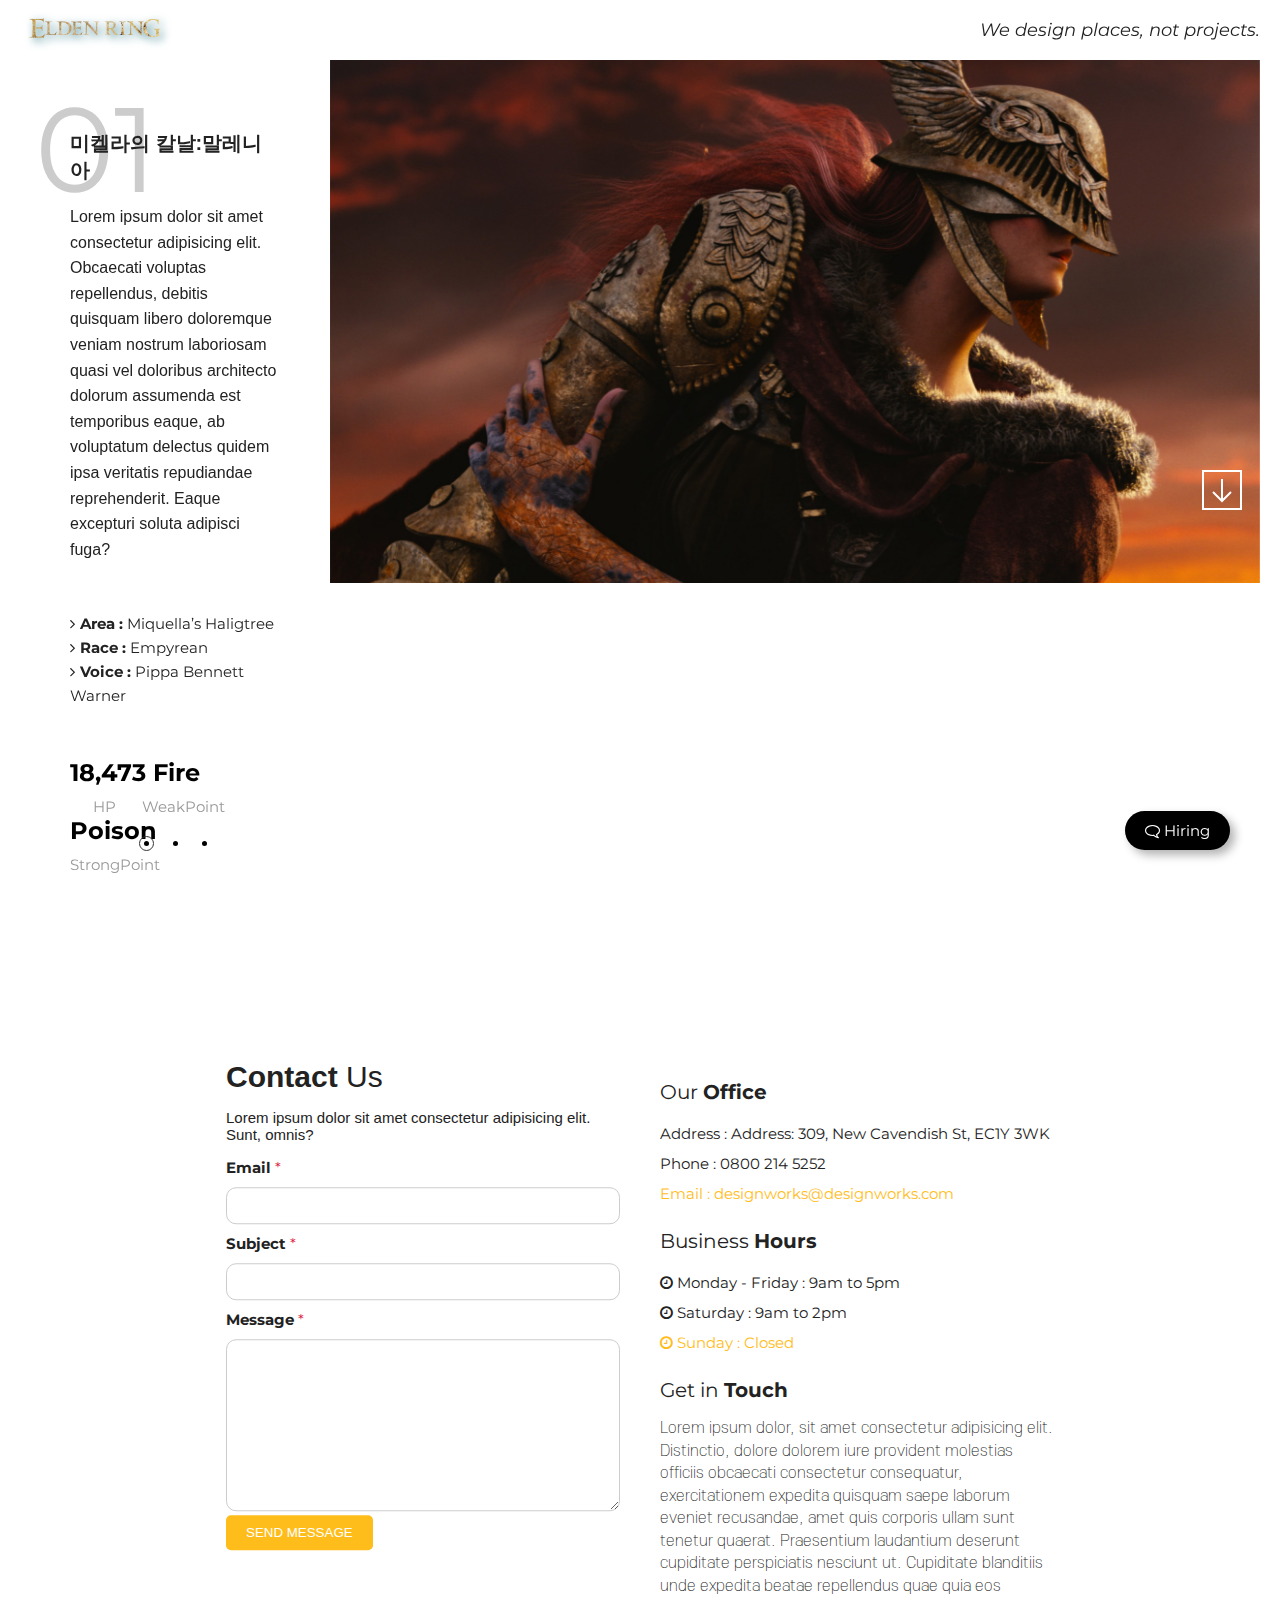
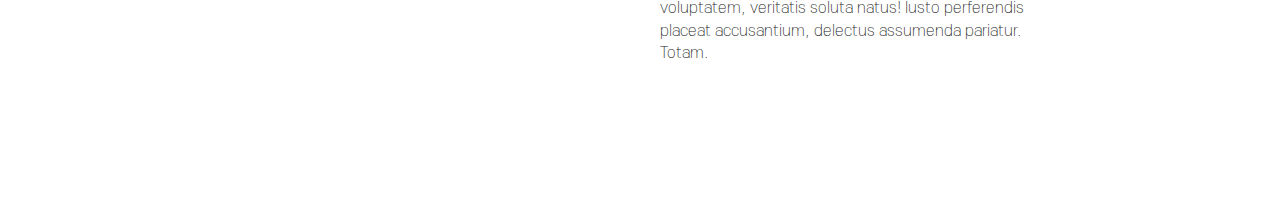
==== index.html @ ae1c11b6 "5/21 작업일지" ====
<!doctype html>
<html lang="ko">
<head>
	<meta charset="UTF-8">
	<meta name="viewport" content="width=device-width, initial-scale=1">
	<link rel="stylesheet" href="https://cdnjs.cloudflare.com/ajax/libs/font-awesome/4.7.0/css/font-awesome.min.css">
	<link rel="stylesheet" href="./style/font.css">
	<!-- Resource style -->
	<link rel="stylesheet" href="./js/velocity/velocity.css"> 
	<link rel="stylesheet" href="./js/slick/slick-theme.css">
	<link rel="stylesheet" href="./js/slick/slick.css">
	<!-- main css -->
  	<link rel="stylesheet" href="./style/style_main.css">
	<link rel="stylesheet" href="./style/style_responsive.css">
	<title> 박민형의 반응형 웹사이트 </title>
</head>
<!-- hijacking: on/off - animation: none/scaleDown/rotate/gallery/catch/opacity/fixed/parallax -->
<body data-hijacking="on" data-animation="scaleDown">
	<div class="container">
		<section id="home" class="cd-section visible">
			<div>
				<div class="content">
					<div class="char-inner">
						<input type="radio" name="tabmenu" id="tab1" checked>
						<input type="radio" name="tabmenu" id="tab2">
						<input type="radio" name="tabmenu" id="tab3">
						<div class="tabs">
							<div class="tab">
								<div class="char-info" data-text="01">
									<h3>미켈라의 칼날:말레니아</h3>
									<p>
										Lorem ipsum dolor sit amet consectetur adipisicing elit. Obcaecati voluptas repellendus, debitis quisquam libero doloremque veniam nostrum laboriosam quasi vel doloribus architecto dolorum assumenda est temporibus eaque, ab voluptatum delectus quidem ipsa veritatis repudiandae reprehenderit. Eaque excepturi soluta adipisci fuga?
									</p>
									<ul>
										<li><b>Area :</b> Miquella’s Haligtree</li>
										<li><b>Race :</b>	
											Empyrean</li>
										<li><b>Voice : </b>Pippa Bennett Warner</li>
									</ul>
									<div class="detail">
										<div><span>18,473</span>HP</div>
										<div><span>Fire </span>WeakPoint</div>
										<div><span>Poison</span>StrongPoint</div>
									</div>
									<a href="" class="view-more">
										View More Detail<i class="fa fa-arrow-right"></i>
									</a>
								</div>
								<div class="char-photo">
									<img src="./img/3_slide1_ (1).jpg" alt="" srcset="">
									<img src="./img/3_slide1_ (2).jpg" alt="" srcset="">
									<img src="./img/3_slide1_ (3).jpg" alt="" srcset="">
									<img src="./img/3_slide1_ (4).jpg" alt="" srcset="">
								</div>
							</div>
							<div class="tab">
								<div class="char-info" data-text="02">
									<h3>달의 왕녀:라니</h3>
									<p>
										Lorem ipsum dolor sit amet consectetur adipisicing elit. Obcaecati voluptas repellendus, debitis quisquam libero doloremque veniam nostrum laboriosam quasi vel doloribus architecto dolorum assumenda est temporibus eaque, ab voluptatum delectus quidem ipsa veritatis repudiandae reprehenderit. Eaque excepturi soluta adipisci fuga?
									</p>
									<ul>
										<li><b>Area :</b> Ranni's Chamber</li>
										<li><b>Race :</b>	
											Empyrean</li>
										<li><b>Voice : </b>Aimee-Ffion Edwards</li>
									</ul>
									<div class="detail">
										<div><span> unknown </span>HP</div>
										<div><span> unknown </span>WeakPoint</div>
										<div><span> unknown </span>StrongPoint</div>
									</div>
									<a href="" class="view-more">
										View More Detail<i class="fa fa-arrow-right"></i>
									</a>
								</div>
								<div class="char-photo">
									<img src="./img/3_slide2_ (1).jpg" alt="" srcset="">
									<img src="./img/3_slide2_ (2).jpg" alt="" srcset="">
									<img src="./img/3_slide2_ (3).jpg" alt="" srcset="">
								</div>
							</div>
							<div class="tab">
								<div class="char-info" data-text="03">
									<h3>미켈라의 칼날:말레니아</h3>
									<p>
										Lorem ipsum dolor sit amet consectetur adipisicing elit. Obcaecati voluptas repellendus, debitis quisquam libero doloremque veniam nostrum laboriosam quasi vel doloribus architecto dolorum assumenda est temporibus eaque, ab voluptatum delectus quidem ipsa veritatis repudiandae reprehenderit. Eaque excepturi soluta adipisci fuga?
									</p>
									<ul>
										<li><b>Area :</b> unknown </li>
										<li><b>Race :</b> unknown</li>
										<li><b>Voice : </b>Martha Mackintosh.</li>
									</ul>
									<div class="detail">
										<div><span> unknown </span>HP</div>
										<div><span> unknown </span>WeakPoint</div>
										<div><span> unknown </span>StrongPoint</div>
									</div>
									<a href="" class="view-more">
										View More Detail<i class="fa fa-arrow-right"></i>
									</a>
								</div>
								<div class="char-photo">
									<img src="./img/3_slide3_ (1).jpg" alt="" srcset="">
									<img src="./img/3_slide3_ (1).png" alt="" srcset="">
									<img src="./img/3_slide3_ (2).jpg" alt="" srcset="">
								</div>
							</div>
						</div>
						<div class="btn">
							<label for="tab1">
								
							</label>
							<label for="tab2">
								
							</label>
							<label for="tab3">
								
							</label>
						</div>
					</div>
				</div>
			</div>
		</section>
		<section id="about" class="cd-section">
			<div>
				<div class="content">
					<div class="about_inner">
						<div class="about_items">
							<div class="item">
								<img src="./img/careers-main-01.png" alt="">
								<span>
									<h2>
										Together we can make an impact
									</h2>
									<p>
										Design Works the excitement of an entrepreneurial environment with the stability of an established practice. Principals and senior leadership work side-by-side with junior designers to create innovative, workable designs.
									</p>
								</span>
							</div>
							<div class="item">
								<img src="./img/careers-main-02.png" alt="">
								<span>
									<h2>We’re always looking for talent</h2>
									<p>If you don’t see an open position that fits your talents, send us your resume. We’re always looking for smart, self-starters and will reach out to you if something becomes available.
									</p>
								</span>
							</div>
							<div class="item">
								<img src="./img/careers-main-03.png" alt="">
								<span>
									<h2>Fellowship</h2>
									<p>
										Every summer we offer a Fellowship to a select group of students in architecture, planning and landscape architecture. Read about our 2019 Fellowship winners and learn more about what the Fellowship has to offer.
									</p>
								</span>
							</div>
					</div>
				</div>
			</div>
		</section>
		<section id="char" class="cd-section">
			<div>
				<div class="content">
					<img src="./img/3d-responsive-website-01-wireframe/temp-section-03.jpg" alt="">
				</div>
			</div>
		</section>
		<section id="region" class="cd-section">
			<div>
				<div class="content">
					<div class="region-inner">
						<div class="region-feature">
							<div class="region-info">
								<div class="region-heading">
									<h2>Planning For <br> the Next Project</h2>
									<hr class="bar">
									<p>
									Lorem, ipsum dolor sit amet consectetur adipisicing elit. Quae totam deleniti nam necessitatibus rerum sequi magni facilis? Consequatur iure quas maxime facilis dicta minus dolores corrupti, corporis eos modi ratione unde sit temporibus quo labore est error tenetur porro exercitationem aut odio autem dolor doloremque! Placeat commodi quis quisquam deserunt.
									</p>
								</div>
								<div class="region-photo">
									<img src="./img/4_main_img.jpg" alt="" srcset="">
								</div>
							</div>
							<div class="region-list">
								<h2>Region</h2>
								<hr class="bar">
								<div class="region-slider">
									<div>
										<h4>림그레이브 <br> Limgrave <span>접목의 고드릭</span></h4>
										<p>
											Lorem, ipsum dolor sit amet consectetur adipisicing elit. Eligendi distinctio quas natus illo corrupti architecto ea est dolores ratione? Quasi!
										</p>
									</div>
									<div>
										<h4>림그레이브 <br> Limgrave <span>접목의 고드릭</span></h4>
										<p>
											Lorem, ipsum dolor sit amet consectetur adipisicing elit. Eligendi distinctio quas natus illo corrupti architecto ea est dolores ratione? Quasi!
										</p>
									</div>
									<div>
										<h4>림그레이브 <br> Limgrave <span>접목의 고드릭</span></h4>
										<p>
											Lorem, ipsum dolor sit amet consectetur adipisicing elit. Eligendi distinctio quas natus illo corrupti architecto ea est dolores ratione? Quasi!
										</p>
									</div>
									<div>
										<h4>림그레이브 <br> Limgrave <span>접목의 고드릭</span></h4>
										<p>
											Lorem, ipsum dolor sit amet consectetur adipisicing elit. Eligendi distinctio quas natus illo corrupti architecto ea est dolores ratione? Quasi!
										</p>
									</div>
									<div>
										<h4>림그레이브 <br> Limgrave <span>접목의 고드릭</span></h4>
										<p>
											Lorem, ipsum dolor sit amet consectetur adipisicing elit. Eligendi distinctio quas natus illo corrupti architecto ea est dolores ratione? Quasi!
										</p>
									</div>
									<div>
										<h4>림그레이브 <br> Limgrave <span>접목의 고드릭</span></h4>
										<p>
											Lorem, ipsum dolor sit amet consectetur adipisicing elit. Eligendi distinctio quas natus illo corrupti architecto ea est dolores ratione? Quasi!
										</p>
									</div>
									<div>
										<h4>림그레이브 <br> Limgrave <span>접목의 고드릭</span></h4>
										<p>
											Lorem, ipsum dolor sit amet consectetur adipisicing elit. Eligendi distinctio quas natus illo corrupti architecto ea est dolores ratione? Quasi!
										</p>
									</div>
									<div>
										<h4>림그레이브 <br> Limgrave <span>접목의 고드릭</span></h4>
										<p>
											Lorem, ipsum dolor sit amet consectetur adipisicing elit. Eligendi distinctio quas natus illo corrupti architecto ea est dolores ratione? Quasi!
										</p>
									</div>
								</div>
							</div>
						</div>
					</div>
				</div>
			</div>
		</section>
		<section id="story" class="cd-section">
			<div>
				<div class="content">
					<div class="story_inner">
						<div class="story_about">
							<div class="about_heading">
								<h2>
									황금률의 도래 그리고 <br>
									데미갓의 탄생
								</h2>
								<hr class="bar">
								<p>...떨어진 잎사귀가 말한다
									위대한 엘든 링은 부서졌다
									안개 저편, 우리의 고향인 틈새의 땅에서
									영원한 여왕 마리카는 숨었고
									검은 칼날의 음모가 있던 밤, 황금의 고드윈이 처음으로 죽었다
									마리카의 자식들인 데미갓들은 엘든 링의 파편을 얻어
									그 힘에 일그러지고 미쳐 파쇄전쟁을 일으켜...
									왕 없는 싸움 끝에
									위대한 뜻에 버림받았다
									오오, 그렇기에 빛 바랜 자여
									미처 다 죽지 못한 죽은 자들이여
									머나먼 과거에 잃은 축복이 우리를 부른다
									미개한 땅의 왕, 호라 루여
									빛나는 금가면이여
									동침의 처녀 피아여
									혐오스러운 대변 먹는 자여
									온 지혜의 기드온 오프닐 경이여
									...그리고 잃어버린 축복은 다시 주어진다
									아직 이름도 없는 빛 바랜 자에게
									안개 너머로 가 틈새의 땅에 도달하여
									엘든 링을 뵈어라
									그리고, 엘데의 왕이 되어라</p>
								<a href="https://www.youtube.com/watch?v=M-PHjpjnJ2Y&t=7s" target="_blank" class="view_youtube">
									VIEW THE YOUTUBE
								</a>
							</div>
						</div>
						<div class="story_img">
							<img src="./img/5_main.png" alt="">
						</div>
					</div>
			</div>
		</section>
		<section id="system" class="cd-section">
			<div>
				<div class="content">
					<div class="system-inner">
						<div class="feature">
							<div class="assist">
								<div class="spirit">
									<b> 『환혼의 종』을 통해 뼛가루에 담긴 과거의 기억을 불러낸다. </b>
									<h2>SPIRIT BODY 영체</h2>
									<p>Lorem ipsum dolor sit amet consectetur adipisicing elit. Rem amet, quaerat laudantium ipsum ipsa porro, sapiente cum aliquam voluptatibus quibusdam, soluta quod! Totam, asperiores. Eaque numquam neque quas unde accusantium.</p>
									<span>주요 영체: 목없는 기사 루텔, 화신의 물방울, 검은 칼날 티시</span>
								</div>
								<div class="torrent">
									<b> 『영마』토렌트, 빛바랜자를 선택하여 그의 다리가 되어 여정을 돕는다 </b>
									<h2>TORRENT 토렌트</h2>
									<p>Lorem ipsum dolor sit amet consectetur adipisicing elit. Rem amet, quaerat laudantium ipsum ipsa porro, sapiente cum aliquam voluptatibus quibusdam, soluta quod! Totam, asperiores. Eaque numquam neque quas unde accusantium.</p>
									<span>영마 토렌트는 빠른 이동을 도와주며 상승기류를 타고 높은 곳으로 이동이 가능합니다.</span>
								</div>
							</div>
							<div class="skill">
								<div class="magic">
									<i class="fa fa-magic" aria-hidden="true"></i>
									<h3>MAGIC</h3>
									<p>Lorem ipsum dolor sit amet consectetur adipisicing elit. Quia sit cumque, laudantium distinctio eum aliquam!</p>
								</div>
								<div class="prayer">
									<i class="fa fa-hand-paper-o" aria-hidden="true"></i>
									<h3>PRAYER</h3>
									<p>Lorem ipsum dolor sit amet consectetur adipisicing elit. Quia sit cumque, laudantium distinctio eum aliquam!</p>
								</div>
								<div class="ashes-of-war">
									<i class="fa fa-cutlery" aria-hidden="true"></i>
									<h3>ASHES-OF-WAR</h3>
									<p>Lorem ipsum dolor sit amet consectetur adipisicing elit. Quia sit cumque, laudantium distinctio eum aliquam!</p>
								</div>
							</div>
						</div>
					</div>
				</div>
			</div>
		</section>
		<section id="contact" class="cd-section">
			<div>
				<div class="content">
					<div class="contact-inner">
						<div class="contact-feature">
							<div class="contact-form">
								<h3><b>Contact</b> Us</h3>
								<p>Lorem ipsum dolor sit amet consectetur adipisicing elit. Sunt, omnis?</p>
								<form class="send-box">
									<label for="">Email <span>*</span></label>
									<input type="email">
									<label for="">Subject <span>*</span></label>
									<input type="text">
									<label for="">Message <span>*</span></label>
									<textarea cols="30" rows="10"></textarea>
									<button>SEND MESSAGE</button>
								</form>
							</div>
							<div class="contact-info">
								<h4>Our <b>Office</b></h4>
								<ul>
									<li>Address : Address: 309, New Cavendish St, EC1Y 3WK</li>
									<li>Phone : 0800 214 5252</li>
									<li>Email : designworks@designworks.com</li>
								</ul>
								<h4>Business <b>Hours</b></h4>
								<ul>
									<li><i class="fa fa-clock-o"></i> Monday - Friday : 9am to 5pm</li>
									<li><i class="fa fa-clock-o"></i> Saturday : 9am to 2pm</li>
									<li><i class="fa fa-clock-o"></i> Sunday : Closed</li>
								</ul>
								<h4>Get in <b>Touch</b></h4>
								<p>Lorem ipsum dolor, sit amet consectetur adipisicing elit. Distinctio, dolore dolorem iure provident molestias officiis obcaecati consectetur consequatur, exercitationem expedita quisquam saepe laborum eveniet recusandae, amet quis corporis ullam sunt tenetur quaerat. Praesentium laudantium deserunt cupiditate perspiciatis nesciunt ut. Cupiditate blanditiis unde expedita beatae repellendus quae quia eos voluptatem, veritatis soluta natus! Iusto perferendis placeat accusantium, delectus assumenda pariatur. Totam.</p>
							</div>
						</div>
					</div>
				</div>
			</div>
		</section>
		<header>
			<div class="gnb_inner">
				<div class="logo">
					<a href="#home">
						<img src="./img/logo.png" alt="">
					</a>
				</div>
				<div class="gnb">
					<div class="menu">
						<a href="#home">HOME</a>
						<a href="#about">ABOUT</a>
						<a href="#char">CHARATERS</a>
						<a href="#region">REGION</a>
						<a href="#story">STORY</a>
						<a href="#system">SYSTEM</a>
						<a href="#contact">CONTACT</a>
					</div>
					<div class="slogan">We design places, not projects.</div>
				</div>
				<div class="trigger">
					<span></span>
					<span></span>
					<span></span>
				</div>
			</div>
		</header>
	</div>
	<a href="#" class="gototop">
		<img src="./img/gototop.png" alt="">
	</a>
	<a href="" class="btn-hiring">
		<i class="fa fa-comment-o"></i>
		Hiring
	</a>
	<nav>
		<ul class="cd-vertical-nav">
			<li><a href="#0" class="cd-prev inactive">Next</a></li>
			<li><a href="#0" class="cd-next">Prev</a></li>
		</ul>
	</nav> 
	<!-- .cd-vertical-nav -->
	<!-- 제이쿼리 -->
	<script src="./js/jquery-2.1.4.js"></script>
	<script src="https://code.jquery.com/jquery-3.5.1.min.js"></script>
	<!-- 플러그인 -->
	<script src="./js/velocity/modernizr.js"></script> <!-- Modernizr -->
	<script src="./js/velocity/velocity.min.js"></script>
	<script src="./js/velocity/velocity.ui.min.js"></script>
	<script src="./js/velocity/main.js"></script> <!-- Resource jQuery -->
	<!-- 슬라이더 slick slider -->
	<script src="./js/slick/slick.min.js"></script>
	<!-- 부드러운 스크롤링 애니메이션 플러그인 -->
	<!-- <script src="https://cdnjs.cloudflare.com/ajax/libs/jquery-scrollTo/2.1.3/jquery.scrollTo.min.js"></script> -->
	<!-- custom js -->
	<script src="./js/custom.js"></script>
</body>
</html>
---- style/font.css ----
@font-face {
    font-family: "배민도현체";
    src: url("../font/BMDOHYEON_ttf.ttf");
  }
@font-face {
    font-family: "티몬블랙체";
    src: url("../font/TMONBlack.ttf");
}
/* 에스코어드림 */
@font-face {
    font-family: "에스코어드림1";
    src: url("../font/S-Core_Dream_OTF/SCDream1.otf");
    font-weight: 100;
}
@font-face {
    font-family: "에스코어드림2";
    src: url("../font/S-Core_Dream_OTF/SCDream2.otf");
    font-weight: 200;
}
@font-face {
    font-family: "에스코어드림3";
    src: url("../font/S-Core_Dream_OTF/SCDream3.otf");
    font-weight: 300;
}
@font-face {
    font-family: "에스코어드림4";
    src: url("../font/S-Core_Dream_OTF/SCDream4.otf");
    font-weight: 400;
}
@font-face {
    font-family: "에스코어드림5";
    src: url("../font/S-Core_Dream_OTF/SCDream5.otf");
    font-weight: 500;
}
@font-face {
    font-family: "에스코어드림6";
    src: url("../font/S-Core_Dream_OTF/SCDream6.otf");
    font-weight: 600;
}
@font-face {
    font-family: "에스코어드림7";
    src: url("../font/S-Core_Dream_OTF/SCDream7.otf");
    font-weight: 700;
}
@font-face {
    font-family: "에스코어드림8";
    src: url("../font/S-Core_Dream_OTF/SCDream8.otf");
    font-weight: 800;
}
@font-face {
    font-family: "에스코어드림9";
    src: url("../font/S-Core_Dream_OTF/SCDream9.otf");
    font-weight: 900;
}
---- js/velocity/velocity.css ----
/* -------------------------------- 

Primary style

-------------------------------- */
*, *::after, *::before {
  box-sizing: border-box;
}

html {
  font-size: 62.5%;
}

body {
  font-size: 1.6rem;
  font-family: "Open Sans", sans-serif;
  color: #ffffff;
  background-color: #22283f;
  -webkit-font-smoothing: antialiased;
  -moz-osx-font-smoothing: grayscale;
}
body::before {
  /* never visible - this is used in jQuery to check the current MQ */
  content: 'mobile';
  display: none;
}
@media only screen and (min-width: 1050px) {
  body::before {
    /* never visible - this is used in jQuery to check the current MQ */
    content: 'desktop';
  }
}

a {
  color: #267481;
  text-decoration: none;
}

/* -------------------------------- 

Main Components 

-------------------------------- */
@media only screen and (min-width: 1050px) {
  body[data-hijacking="on"] {
    overflow: hidden;
  }
}
.cd-section h2 {
  /* line-height: 100vh; */
  /* text-align: center; */
  /* font-size: 2.4rem; */
}
.cd-section:first-of-type > div::before {
  /* alert -> all scrolling effects are not visible on small devices */
  /* content: 'Effects not visible on mobile!'; */
  position: absolute;
  width: 100%;
  text-align: center;
  top: 20px;
  z-index: 2;
  font-weight: bold;
  font-size: 1.3rem;
  text-transform: uppercase;
  color: #6a7083;
}
[data-animation="parallax"] .cd-section > div, [data-animation="fixed"] .cd-section > div, [data-animation="opacity"] .cd-section > div {
  background-position: center center;
  background-repeat: no-repeat;
  background-size: cover;
}
[data-animation="parallax"] .cd-section:first-of-type > div, [data-animation="fixed"] .cd-section:first-of-type > div, [data-animation="opacity"] .cd-section:first-of-type > div {
  background-image: url("../img/img-1.jpg");
}
[data-animation="parallax"] .cd-section:nth-of-type(2) > div, [data-animation="fixed"] .cd-section:nth-of-type(2) > div, [data-animation="opacity"] .cd-section:nth-of-type(2) > div {
  background-image: url("../img/img-2.jpg");
}
[data-animation="parallax"] .cd-section:nth-of-type(3) > div, [data-animation="fixed"] .cd-section:nth-of-type(3) > div, [data-animation="opacity"] .cd-section:nth-of-type(3) > div {
  background-image: url("../img/img-3.jpg");
}
[data-animation="parallax"] .cd-section:nth-of-type(4) > div, [data-animation="fixed"] .cd-section:nth-of-type(4) > div, [data-animation="opacity"] .cd-section:nth-of-type(4) > div {
  background-image: url("../img/img-4.jpg");
}
[data-animation="parallax"] .cd-section:nth-of-type(5) > div, [data-animation="fixed"] .cd-section:nth-of-type(5) > div, [data-animation="opacity"] .cd-section:nth-of-type(5) > div {
  background-image: url("../img/img-5.jpg");
}
@media only screen and (min-width: 1050px) {
  .cd-section h2 {
    font-size: 4rem;
    font-weight: 300;
  }
  [data-hijacking="on"] .cd-section {
    opacity: 0;
    visibility: hidden;
    position: absolute;
    top: 0;
    left: 0;
    width: 100%;
  }
  [data-hijacking="on"] .cd-section > div {
    visibility: visible;
  }
  [data-hijacking="off"] .cd-section > div {
    opacity: 0;
  }
  [data-animation="rotate"] .cd-section {
    /* enable a 3D-space for children elements */
    -webkit-perspective: 1800px;
    -moz-perspective: 1800px;
    perspective: 1800px;
  }
  [data-hijacking="on"][data-animation="rotate"] .cd-section:not(:first-of-type) {
    -webkit-perspective-origin: center 0;
    -moz-perspective-origin: center 0;
    perspective-origin: center 0;
  }
  [data-animation="scaleDown"] .cd-section > div, [data-animation="gallery"] .cd-section > div, [data-animation="catch"] .cd-section > div {
    box-shadow: 0 0 0 rgba(25, 30, 46, 0.4);
  }
  [data-animation="opacity"] .cd-section.visible > div {
    z-index: 1;
  }
}

@media only screen and (min-width: 1050px) {
  .cd-section:first-of-type > div::before {
    display: none;
  }
}
@media only screen and (min-width: 1050px) {
  .cd-section > div {
    position: fixed;
    top: 0;
    left: 0;
    width: 100%;
    /* Force Hardware Acceleration */
    -webkit-transform: translateZ(0);
    -moz-transform: translateZ(0);
    -ms-transform: translateZ(0);
    -o-transform: translateZ(0);
    transform: translateZ(0);
    -webkit-backface-visibility: hidden;
    backface-visibility: hidden;
  }
  [data-hijacking="on"] .cd-section > div {
    position: absolute;
  }
  [data-animation="rotate"] .cd-section > div {
    -webkit-transform-origin: center bottom;
    -moz-transform-origin: center bottom;
    -ms-transform-origin: center bottom;
    -o-transform-origin: center bottom;
    transform-origin: center bottom;
  }
}

.cd-vertical-nav {
  /* lateral navigation */
  position: fixed;
  z-index: 1;
  right: 3%;
  top: 50%;
  bottom: auto;
  -webkit-transform: translateY(-50%);
  -moz-transform: translateY(-50%);
  -ms-transform: translateY(-50%);
  -o-transform: translateY(-50%);
  transform: translateY(-50%);
  display: none;
}
.cd-vertical-nav a {
  display: block;
  height: 40px;
  width: 40px;
  /* image replace */
  overflow: hidden;
  text-indent: 100%;
  white-space: nowrap;
  background: url(./cd-icon-arrow.svg) no-repeat center center;
}
.cd-vertical-nav a.cd-prev {
  -webkit-transform: rotate(180deg);
  -moz-transform: rotate(180deg);
  -ms-transform: rotate(180deg);
  -o-transform: rotate(180deg);
  transform: rotate(180deg);
  margin-bottom: 10px;
}
.cd-vertical-nav a.inactive {
  visibility: hidden;
  opacity: 0;
  -webkit-transition: opacity 0.2s 0s, visibility 0s 0.2s;
  -moz-transition: opacity 0.2s 0s, visibility 0s 0.2s;
  transition: opacity 0.2s 0s, visibility 0s 0.2s;
}
@media only screen and (min-width: 1050px) {
  .cd-vertical-nav {
    display: block;
  }
}
---- style/style_main.css ----
/* 폰트 */
@import url('https://fonts.googleapis.com/css2?family=Montserrat:ital,wght@0,100;0,200;0,300;0,400;0,500;0,600;0,700;0,800;0,900;1,100;1,200;1,300;1,400;1,500;1,600;1,700;1,800;1,900&display=swap');
@import url('https://fonts.googleapis.com/css2?family=Manrope:wght@200;300;400;500;600;700;800&display=swap');
@import url('https://fonts.googleapis.com/css2?family=Source+Sans+Pro:ital,wght@0,200;0,300;0,400;0,600;0,700;0,900;1,200;1,300;1,400;1,600;1,700;1,900&display=swap');
@import url('https://fonts.googleapis.com/css2?family=Overpass:ital,wght@0,100;0,200;0,300;0,400;0,500;0,600;0,700;0,800;0,900;1,100;1,200;1,300;1,400;1,500;1,600;1,700;1,800;1,900&display=swap');
@import url('https://fonts.googleapis.com/css2?family=Noto+Sans+KR:wght@100;300;400;500;700;900&display=swap');
@import url("../font/BMDOHYEON_ttf.ttf");
@import url("../font/TMONBlack.ttf");
@import url("../font/S-Core_Dream_OTF/SCDream1.otf");
@import url("../font/S-Core_Dream_OTF/SCDream2.otf");
@import url("../font/S-Core_Dream_OTF/SCDream3.otf");
@import url("../font/S-Core_Dream_OTF/SCDream4.otf");
@import url("../font/S-Core_Dream_OTF/SCDream5.otf");
@import url("../font/S-Core_Dream_OTF/SCDream6.otf");
@import url("../font/S-Core_Dream_OTF/SCDream7.otf");
@import url("../font/S-Core_Dream_OTF/SCDream8.otf");
@import url("../font/S-Core_Dream_OTF/SCDream9.otf");
/* reset css */
*{box-sizing: border-box;}
ul{list-style: none; padding: 0;}
a{text-decoration: none;}
/* default css */
body{
    font-family: 'Montserrat', sans-serif;
    color: #222;
    font-size: 15px;
    margin: 0;
    height: 100vh;
    background-color: #fff;
}
h1,h2,h3,h4,h5,h6{
    font-family: 'S-Core_Dream', sans-serif;
}
p{
    font-family: 'S-Core_Dream', sans-serif;
}
/* Entire layout */
.cd-section {
    height: 100vh;
}
.cd-section>div{
    height: 100%;
    position: relative;
}
.content{
    background-color: #ddd;
    position: absolute;
    width: calc(100% - 40px);
    height: calc(100% - 80px);
    left: 20px;
    bottom: 20px;
    overflow: hidden;
}
/* hadder */
header{
    position: fixed;
    width: 100%;
    top: 0;
    left: 0;
    z-index: 5;
}
.gnb_inner{
    width: calc(100% - 40px);
    margin: 0 auto;
    height: 60px;
    line-height: 60px;
}
.logo{
    float: left;
}
.logo img{
    margin-top: -5px;
    width: 150px;
    filter: drop-shadow(3px 3px 4px);
}
.gnb{
    float: right;
}
.menu{
    display: none;
}
.menu a{}
.slogan{
    font-size: 18px;
    font-style: italic;
}
.trigger{
    display: none;
}
/* hiring */
.btn-hiring{
    position: fixed;
    right: 50px;
    bottom: 50px;
    color: #fff;
    background-color: #000;
    padding: 10px 20px;
    border-radius: 20px;
    box-shadow: 5px 5px 10px rgba(0, 0, 0, 0.300);
    transition: 1s;
}
.btn-hiring:active{
    transform: scale(0.2);
}
.btn-hiring .fa{
    transform: rotateY(180deg);
}
/* 컨텐트 개별 디자인 */
/* @@@@@@@@@@@ - section (main) - @@@@@@@@@@@@ */
/* @@@@@@@@@@@ - section (about) - @@@@@@@@@@@@ */
.about_inner{
    height: 100%;
    background-image: url("../img/2_main_background.png");
    background-repeat: no-repeat;
    background-position: right bottom;
    background-size: cover;
    background-color: #333;
}
.about_items{
    width: 60%;
    color: #fff;
    position: absolute;
    top: 50%;
    left: 10%;
    transform: translateY(-50%);
}
.item{
    overflow: hidden;
    margin-right: 20px;
    text-shadow: 2px 2px #000;
    padding: 10px 0;
    box-sizing: border-box;
}
.item:hover img{
    filter: invert(0) drop-shadow(2px 2px 2px #ffbd1b);
}
.item:hover h2{
    letter-spacing: 3px;
}
.item img{
    height: 120px;
    float: left;
    filter: invert(100%);
    margin-right: 20px;
    transition: .5s;
}
.item span{
}
.item h2{
    margin: 0;
    font-size: 26px;
    font-weight: 500;
    transition: .5s;
}
.item p{
    margin-top: 15px;
    overflow: hidden;
    font-size: 18px;
}
/* @@@@@@@@@@@ - section (char) - @@@@@@@@@@@@ */
.char-inner{
    height: 100%;
    background-color: #fff;
}
.char-inner input[name=tabmenu]{
    display: none;
}
.tabs{
    height: 100%;
    width: 300%;
    transition: 1s;
}
.tab{
    width: calc(100% / 3);
    height: 100%;
    float: left;
}
.tab>div{
    height: 100%;
    float: left;
}
.char-info{
    width: 25%;
    z-index: 1;
}
.char-photo{
    height: 100%;
    width: 75%;
    overflow: hidden;
}
.btn{
    position: absolute;
    left: 0;
    bottom: 20px;
    width: 25%;
    text-align: center;
    z-index: 2;
}
.btn label{
    cursor: pointer;
    width: 5px;
    height: 5px;
    display: inline-block;
    background-color: #000;
    border-radius: 50%;
    margin: 10px;
    position: relative;
}
.btn label::before{
    content: '';
    display: inline-block;
    border: 1px solid transparent;
    width: 15px;
    height: 15px;
    border-radius: 50%;
    position: absolute;
    top: -5px;
    left: -5px;
    transition: .3s;
}
.btn label:hover::before,
input[id=tab1]:checked ~ .btn label[for=tab1]::before,
input[id=tab2]:checked ~ .btn label[for=tab2]::before,
input[id=tab3]:checked ~ .btn label[for=tab3]::before{
    border: 1px solid #333;
}
input[id=tab1]:checked ~ .btn label[for=tab1]{
    color: crimson;
}
input[id=tab2]:checked ~ .btn label[for=tab2]{
    color: blue;
}
input[id=tab3]:checked ~ .btn label[for=tab3]{
    color: green;
}
input[id=tab1]:checked ~ .tabs{
    margin-left: 0;
}
input[id=tab2]:checked ~ .tabs{
    margin-left: -100%;
}
input[id=tab3]:checked ~ .tabs{
    margin-left: -200%;
}
/* @@@ char info */
.char-info{
    padding: 50px;
    position: relative;
}
.char-info h3{
    font-size: 20px;
}
.char-info p{
    font-size: 16px;
    line-height: 1.6em;
}
.char-info ul{
    line-height: 1.6em;
    margin: 50px 0;
}
.char-info ul li{}
.char-info ul li::before{
    content:"\f105";
    font-family: "fontawesome";
    margin-right: 5px;
}
.detail{
    margin-bottom: 50px;
}
.detail div{
    display: inline-block;
    text-align: center;
    width: 32.5%;
    color: #999;
}
.detail div span{
    font-size: 24px;
    font-weight: 700;
    display: block;
    color: #000;
    margin-bottom: 10px;
}
.view-more{
    background-color: #ffbd1b;
    text-transform: uppercase;
    font-size: 14px;
    padding: 5px 50px;
    transition: .3s;
    z-index: 2;
}
.view-more:hover{
    background-color: #333;
    color: #fff;
}
.view-more .fa{
    margin-left: 5px;
    transition: .3s;
}
.view-more:hover .fa{
    transform: translateX(10px);
}
.char-info::before{
    content: attr(data-text);
    font-size: 8em;
    left: 5%;
    top: 2%;
    position: absolute;
    color: #ccc;
    z-index: -1;
}
.char-photo img{
    height: 100%;
}
/* @@@@@@@@@@@ - section (region) - @@@@@@@@@@@@ */
.region-inner{
    height: 100%;
    background-color: #1d1b24;
}
.region-feature{
    width: 80%;
    position: absolute;
    top: 50%;
    left: 50%;
    transform: translate(-50%, -50%);
    color: #bbb;
}
.region-feature>div{
    height: 300px;
}
.region-info{
}
.region-info>div{
    float: left;
}
.region-heading{
    width: 70%;
    padding-right: 20px;
}
.region-list h2,
.region-heading h2{
    color: #fff;
    margin: 0;
}
.region-heading p{
    font-size: 16px;
    line-height: 1.5em;
}
.region-list .bar,
.region-heading hr.bar{
    background-color: crimson;
    display: inline-block;
}
.region-photo{
    width: 30%;
    height: 100%;
}
.region-photo img{
    height: 100%;
}
.region-slider{}
.region-slider div h4{
    color: #fff;
    font-weight: normal;
    font-size: 20px;
    line-height: 1.5em;
}
.region-slider div h4 span{
    color: #ffbd1b;
    font-weight: 700;
}
.region-slider div p{
    font-size: 16px;
    line-height: 1.5em;
}
/* @@@@@@@@@@@region-section - slick.js custom css @@@@@@@@@@@@*/
.region-slider .slick-arrow{
    display: none !important;
}
.region-slider .slick-dots li button:before{
    color: #fff;
    font-size: 40px;
}
.region-slider .slick-dots li{
    margin: 0;
}
/* @@@@@@@@@@@ - section (story) - @@@@@@@@@@@@ */
.story_inner{
    height: 100%;
}
.story_inner > div{
    float: left;
    width: 50%;
    height: 100%;
    position: relative;
}
.story_about{
    background-color: #eee;
    color: #000;
}
.about_heading{
    position: absolute;
    top: 50%;
    left: 50%;
    width: 80%;
    transform: translate(-50%, -50%);
    text-align: center;
}
.about_heading h2{
    font-family: "티몬블랙체";
    margin: 0;
}
.about_heading p{
    line-height: 1.5em;
    font-size: 16px;
    font-family: '에스코어드림3';
    color: #666;
    margin-bottom: 30px;
}
.bar{
    width: 10%;
    height: 4px;
    margin: 30px auto;
    border: none;
    background-color: #ffbd1b;
}
.view_youtube{
    color: #000;
    border: 2px solid black;
    padding: 5px 15px;
    border-radius: 10px;
    transition: .5s;
}
.view_youtube:hover{
    background-color: #ffbd1b;
    color: #fff;
    border-color: transparent;
}
.story_img{
    background-color: #000;
}
.story_img img{
    position: absolute;
    top: 50%;
    left: 50%;
    width: 120%;
    transform: translate(-50%, -50%);
}
/* @@@@@@@@@@@ - section (system) - @@@@@@@@@@@@ */
.system-inner{
    background-image: url("../img/6_main_background.jpg");
    background-position: center center;
    background-size: cover;
    background-repeat: no-repeat;
    height: 100%;
}
.system-inner::before{
    content: '';
    background-color: #000;
    width: 100%;
    height: 100%;
    position: absolute;
    top: 0;
    left: 0;
    opacity: .5;
}
.feature{
    width: 80%;
    position: absolute;
    top: 50%;
    left: 50%;
    transform: translate(-50%, -50%);
    color: #ccc;
}
.feature>div{
    float: left;
}
.assist{
    width: 60%;
    padding-right: 50px;
    box-sizing: border-box;
}
.skill{
    width: 40%;
}
/* system - 상세디자인 */
.assist b{
    font-weight: normal;
}
.assist h2{
    color: #ffbd1b;
    font-weight: 700;
    margin: 0;
}
.assist p{
    font-family: "에스코어드림1";
    font-size: 16px;
    line-height: 1.5em;
}
.assist span{
    color: #fff;
    font-family: "에스코어드림3";
}
.spirit{
    margin-bottom: 30px;
}
.skill>div{
    padding: 5px 0;
}
.skill>div .fa{
    color: #ffbd1b;
    font-size: 40px;
}
.skill>div h3{
    color: #fff;
    font-size: 24px;
    margin: 0;
}
/* @@@@@@@@@@@ - section (contact) - @@@@@@@@@@@@ */
.contact-inner{
    background-color: #fff;
    height: 100%;
}
.contact-feature{
    width: 70%;
    position: absolute;
    top: 50%;
    left: 50%;
    transform: translate(-50%,-50%);
}
.contact-feature > div{
    width: 50%;
    float: left;
    padding: 20px;
}
.contact-form{}
.contact-form h3{
    font-weight: normal;
    font-size: 30px;
    margin: 0;
}
.contact-form h3 b{}
.send-box{}
.send-box label{
    display: block;
    font-weight: bold;
    margin: 10px 0;
}
.send-box label span{
    color: crimson;
    font-weight: normal;
}
.send-box input[type=email],
.send-box input[type=text],
.send-box textarea{
    border: 1px solid #ccc;
    padding: 10px;
    border-radius: 10px;
    outline: none;
    width: 100%;
    transition: .3s;
}
.send-box input[type=email]:hover,
.send-box input[type=text]:hover,
.send-box textarea:hover{
    border: 1px solid #ffbd1b;
    box-shadow: 0 0 10px #ffbd1b;
}
.send-box input[type=email]:focus,
.send-box input[type=text]:focus,
.send-box textarea:focus{
    border: 1px solid #ffbd1b;
    box-shadow: 0 0 5px #ffbd1b;
}
.send-box button{
    background-color: #ffbd1b;
    color: #fff;
    padding: 10px 20px;
    border: none;
    border-radius: 5px;
    cursor: pointer;
    transition: .3s;
}
.send-box button:hover{
    background-color: #222;
}
.contact-info{}
.contact-info h4{
    font-weight: normal;
    font-size: 20px;
    margin: 0;
    font-family: "Montserrat";
    margin-top: 20px;
}
.contact-info h4 b{}
.contact-info ul li{
    line-height: 2em;
}
.contact-info ul li:last-child{
    color: #ffbd1b;
}
.contact-info p{
    line-height: 1.5em;
    font-family: "에스코어드림2";
}
---- style/style_responsive.css ----
@media (max-width:768px){
    html{
        scroll-behavior: smooth;
    }
    .cd-section {
        height: auto;
    }
    .cd-section>div{
        height: auto;
    }
    .content{
        position:static;
        width: 100%;
        height: 100%;
    }
    header{
        transition: .5s;
        height: 60px;
    }
    header.active{
        background-color: #fff;
        border-bottom: 1px solid #ccc;
    }
    .menu{
        display: block;
    }
    .slogan{
        display: none;
    }
    .gnb{
        background-color: #fff;
        position: fixed;
        top: 0;
        right: -270px;
        width: 250px;
        height: 100vh;
        box-shadow: -5px 0 10px rgba(0, 0, 0, 0.200);
        transition: .5s;
    }
    .gnb.active{
        right: 0;
    }
    .menu{
        margin-top: 60px;
        text-align: right;
        padding-right: 20px;
        line-height: 40px;
    }
    .menu a{
        display: block;
        color: #000;
        font-size: 20px;
    }
    .trigger{
        display: block;
        /* border: 1px solid black; */
        width: 24px;
        height: 14px;
        position: absolute;
        top: 20px;
        right: 20px;
    }
    .trigger span{
        width: 100%;
        height: 2px;
        background-color: #000;
        position: absolute;
        transition: .2s;
    }
    .trigger span:nth-child(1){
        top: 0;
    }
    .trigger span:nth-child(2){
        top: 50%;
        width: 80%;
    }
    .trigger span:nth-child(3){
        top: 100%;
    }
    /* span active */
    .trigger.active span:nth-child(1){
        top: 50%;
        transform: rotate(45deg);
    }
    .trigger.active span:nth-child(2){
        opacity: 0;
    }
    .trigger.active span:nth-child(3){
        top: 50%;
        transform: rotate(-45deg);
    }
    /* top 이동 버튼 */
    .gototop{
        position: fixed;
        bottom: 20px;
        left: 20px;
        width: 40px;
        height: 40px;
        border: 2px solid #fff;
        border-radius: 50%;
        background-color: #333;
        text-align: center;
        line-height: 50px;
        transform: translateY(100px);
        transition: 1s;
        opacity: 0;
    }
    .gototop.active{
        transform: none;
        opacity: 1;
    }
    .btn-hiring{
        right: 20px;
        bottom: 20px;
    }
}
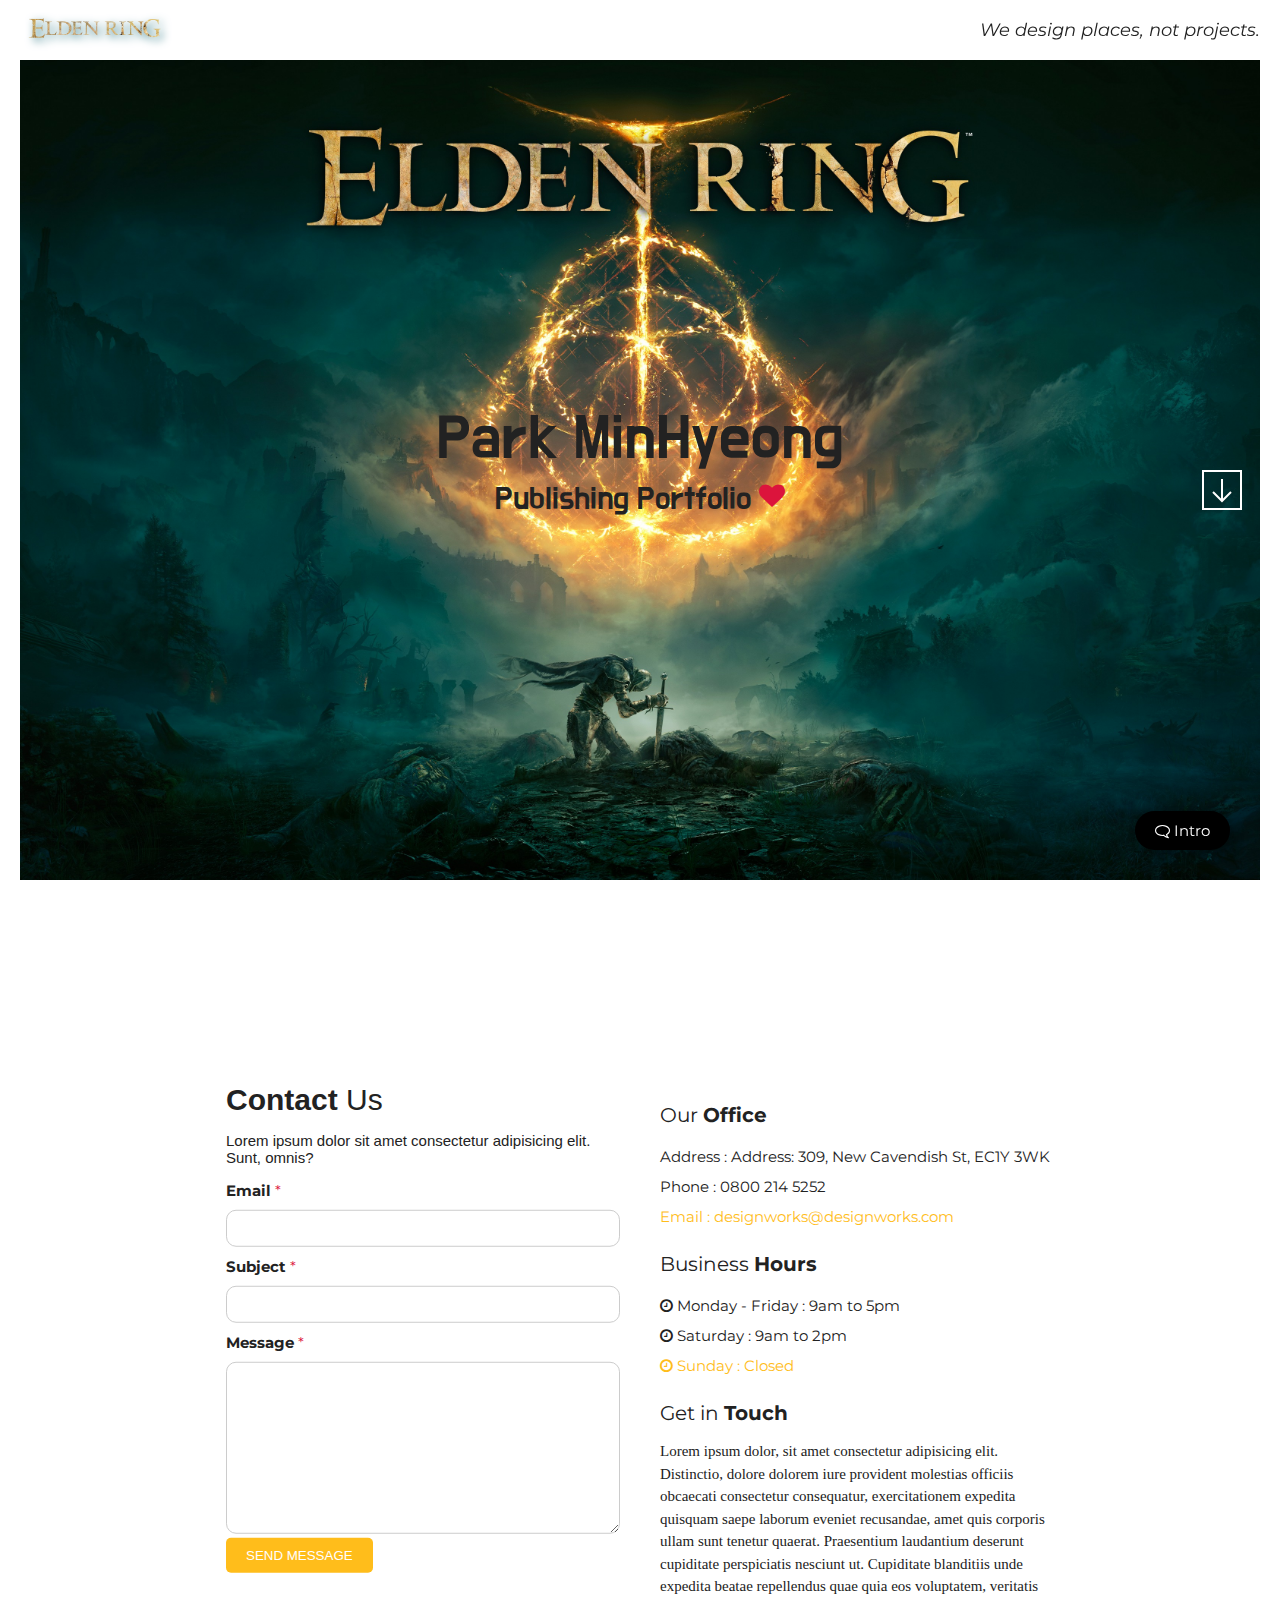
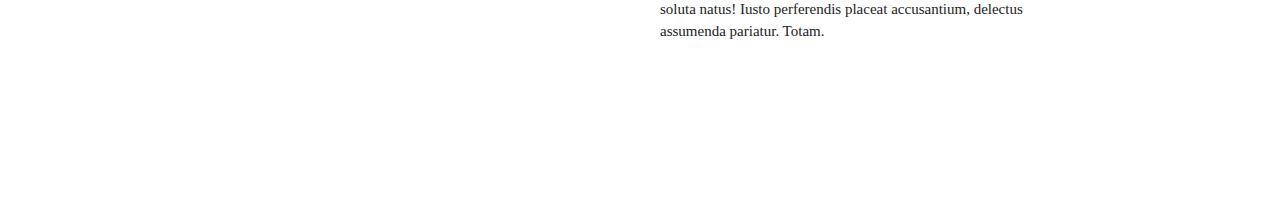
==== commit 8b144e64: "5월 22일 반응형 웹사이트 포트폴리오 제작 pc 버전 완료" ====
--- a/index.html
+++ b/index.html
@@ -3,9 +3,11 @@
 <head>
 	<meta charset="UTF-8">
 	<meta name="viewport" content="width=device-width, initial-scale=1">
+	<link rel="icon" href="./img/favicon.png">
 	<link rel="stylesheet" href="https://cdnjs.cloudflare.com/ajax/libs/font-awesome/4.7.0/css/font-awesome.min.css">
 	<link rel="stylesheet" href="./style/font.css">
 	<!-- Resource style -->
+	<link rel="stylesheet" href="./js/featerlight/featherlight.css">
 	<link rel="stylesheet" href="./js/velocity/velocity.css"> 
 	<link rel="stylesheet" href="./js/slick/slick-theme.css">
 	<link rel="stylesheet" href="./js/slick/slick.css">
@@ -20,6 +22,58 @@
 		<section id="home" class="cd-section visible">
 			<div>
 				<div class="content">
+					<div class="home-inner">
+						<h3 class="welcome-text">Park MinHyeong <span>Publishing Portfolio <i class="fa fa-heart"></i> </span> </h3>
+						<div class="opacity-img"></div>
+						<div class="home-heading">
+							<span>EldenRing</span>
+							<span>WebSite</span>
+							<span>Publishing</span>
+						</div>
+					</div>
+				</div>
+			</div>
+		</section>
+		<section id="about" class="cd-section">
+			<div>
+				<div class="content">
+					<div class="about_inner">
+						<div class="about_items">
+							<div class="item">
+								<img src="./img/careers-main-01.png" alt="">
+								<span>
+									<h2>
+										Together we can make an impact
+									</h2>
+									<p>
+										Design Works the excitement of an entrepreneurial environment with the stability of an established practice. Principals and senior leadership work side-by-side with junior designers to create innovative, workable designs.
+									</p>
+								</span>
+							</div>
+							<div class="item">
+								<img src="./img/careers-main-02.png" alt="">
+								<span>
+									<h2>We’re always looking for talent</h2>
+									<p>If you don’t see an open position that fits your talents, send us your resume. We’re always looking for smart, self-starters and will reach out to you if something becomes available.
+									</p>
+								</span>
+							</div>
+							<div class="item">
+								<img src="./img/careers-main-03.png" alt="">
+								<span>
+									<h2>Fellowship</h2>
+									<p>
+										Every summer we offer a Fellowship to a select group of students in architecture, planning and landscape architecture. Read about our 2019 Fellowship winners and learn more about what the Fellowship has to offer.
+									</p>
+								</span>
+							</div>
+					</div>
+				</div>
+			</div>
+		</section>
+		<section id="char" class="cd-section">
+			<div>
+				<div class="content">
 					<div class="char-inner">
 						<input type="radio" name="tabmenu" id="tab1" checked>
 						<input type="radio" name="tabmenu" id="tab2">
@@ -42,7 +96,7 @@
 										<div><span>Fire </span>WeakPoint</div>
 										<div><span>Poison</span>StrongPoint</div>
 									</div>
-									<a href="" class="view-more">
+									<a href="./story_1.html" class="view-more" data-featherlight="iframe">
 										View More Detail<i class="fa fa-arrow-right"></i>
 									</a>
 								</div>
@@ -70,7 +124,7 @@
 										<div><span> unknown </span>WeakPoint</div>
 										<div><span> unknown </span>StrongPoint</div>
 									</div>
-									<a href="" class="view-more">
+									<a href="./story_2.html" class="view-more" data-featherlight="iframe">
 										View More Detail<i class="fa fa-arrow-right"></i>
 									</a>
 								</div>
@@ -82,7 +136,7 @@
 							</div>
 							<div class="tab">
 								<div class="char-info" data-text="03">
-									<h3>미켈라의 칼날:말레니아</h3>
+									<h3>무녀:멜리나</h3>
 									<p>
 										Lorem ipsum dolor sit amet consectetur adipisicing elit. Obcaecati voluptas repellendus, debitis quisquam libero doloremque veniam nostrum laboriosam quasi vel doloribus architecto dolorum assumenda est temporibus eaque, ab voluptatum delectus quidem ipsa veritatis repudiandae reprehenderit. Eaque excepturi soluta adipisci fuga?
 									</p>
@@ -96,7 +150,7 @@
 										<div><span> unknown </span>WeakPoint</div>
 										<div><span> unknown </span>StrongPoint</div>
 									</div>
-									<a href="" class="view-more">
+									<a href="./story_3.html" class="view-more" data-featherlight="iframe">
 										View More Detail<i class="fa fa-arrow-right"></i>
 									</a>
 								</div>
@@ -119,50 +173,6 @@
 							</label>
 						</div>
 					</div>
-				</div>
-			</div>
-		</section>
-		<section id="about" class="cd-section">
-			<div>
-				<div class="content">
-					<div class="about_inner">
-						<div class="about_items">
-							<div class="item">
-								<img src="./img/careers-main-01.png" alt="">
-								<span>
-									<h2>
-										Together we can make an impact
-									</h2>
-									<p>
-										Design Works the excitement of an entrepreneurial environment with the stability of an established practice. Principals and senior leadership work side-by-side with junior designers to create innovative, workable designs.
-									</p>
-								</span>
-							</div>
-							<div class="item">
-								<img src="./img/careers-main-02.png" alt="">
-								<span>
-									<h2>We’re always looking for talent</h2>
-									<p>If you don’t see an open position that fits your talents, send us your resume. We’re always looking for smart, self-starters and will reach out to you if something becomes available.
-									</p>
-								</span>
-							</div>
-							<div class="item">
-								<img src="./img/careers-main-03.png" alt="">
-								<span>
-									<h2>Fellowship</h2>
-									<p>
-										Every summer we offer a Fellowship to a select group of students in architecture, planning and landscape architecture. Read about our 2019 Fellowship winners and learn more about what the Fellowship has to offer.
-									</p>
-								</span>
-							</div>
-					</div>
-				</div>
-			</div>
-		</section>
-		<section id="char" class="cd-section">
-			<div>
-				<div class="content">
-					<img src="./img/3d-responsive-website-01-wireframe/temp-section-03.jpg" alt="">
 				</div>
 			</div>
 		</section>
@@ -396,9 +406,9 @@
 	<a href="#" class="gototop">
 		<img src="./img/gototop.png" alt="">
 	</a>
-	<a href="" class="btn-hiring">
+	<a href="./intro.html" class="btn-intro" data-featherlight="iframe">
 		<i class="fa fa-comment-o"></i>
-		Hiring
+		Intro
 	</a>
 	<nav>
 		<ul class="cd-vertical-nav">
@@ -417,8 +427,8 @@
 	<script src="./js/velocity/main.js"></script> <!-- Resource jQuery -->
 	<!-- 슬라이더 slick slider -->
 	<script src="./js/slick/slick.min.js"></script>
-	<!-- 부드러운 스크롤링 애니메이션 플러그인 -->
-	<!-- <script src="https://cdnjs.cloudflare.com/ajax/libs/jquery-scrollTo/2.1.3/jquery.scrollTo.min.js"></script> -->
+	<!-- 모달창 js -->
+	<script src="./js/featerlight/featherlight.js"></script>
 	<!-- custom js -->
 	<script src="./js/custom.js"></script>
 </body>
--- a/style/font.css
+++ b/style/font.css
@@ -8,47 +8,48 @@
 }
 /* 에스코어드림 */
 @font-face {
-    font-family: "에스코어드림1";
+    font-family: "에스코어드림";
     src: url("../font/S-Core_Dream_OTF/SCDream1.otf");
     font-weight: 100;
 }
 @font-face {
-    font-family: "에스코어드림2";
+    font-family: "에스코어드림";
     src: url("../font/S-Core_Dream_OTF/SCDream2.otf");
     font-weight: 200;
 }
 @font-face {
-    font-family: "에스코어드림3";
+    font-family: "에스코어드림";
     src: url("../font/S-Core_Dream_OTF/SCDream3.otf");
     font-weight: 300;
 }
 @font-face {
-    font-family: "에스코어드림4";
+    font-family: "에스코어드림";
     src: url("../font/S-Core_Dream_OTF/SCDream4.otf");
     font-weight: 400;
 }
 @font-face {
-    font-family: "에스코어드림5";
+    font-family: "에스코어드림";
     src: url("../font/S-Core_Dream_OTF/SCDream5.otf");
     font-weight: 500;
 }
 @font-face {
-    font-family: "에스코어드림6";
+    font-family: "에스코어드림";
     src: url("../font/S-Core_Dream_OTF/SCDream6.otf");
     font-weight: 600;
 }
 @font-face {
-    font-family: "에스코어드림7";
+    font-family: "에스코어드림";
     src: url("../font/S-Core_Dream_OTF/SCDream7.otf");
     font-weight: 700;
 }
 @font-face {
-    font-family: "에스코어드림8";
+    font-family: "에스코어드림";
     src: url("../font/S-Core_Dream_OTF/SCDream8.otf");
     font-weight: 800;
 }
 @font-face {
-    font-family: "에스코어드림9";
+    font-family: "에스코어드림";
     src: url("../font/S-Core_Dream_OTF/SCDream9.otf");
     font-weight: 900;
 }
+@import url('https://fonts.googleapis.com/css2?family=Overpass&display=swap');--- a/js/featerlight/featherlight.css
+++ b/js/featerlight/featherlight.css
@@ -0,0 +1,158 @@
+/**
+ * Featherlight – ultra slim jQuery lightbox
+ * Version 1.7.13 - http://noelboss.github.io/featherlight/
+ *
+ * Copyright 2018, Noël Raoul Bossart (http://www.noelboss.com)
+ * MIT Licensed.
+**/
+
+html.with-featherlight {
+	/* disable global scrolling when featherlights are visible */
+	overflow: hidden;
+}
+
+.featherlight {
+	display: none;
+
+	/* dimensions: spanning the background from edge to edge */
+	position:fixed;
+	top: 0; right: 0; bottom: 0; left: 0;
+	z-index: 2147483647; /* z-index needs to be >= elements on the site. */
+
+	/* position: centering content */
+	text-align: center;
+
+	/* insures that the ::before pseudo element doesn't force wrap with fixed width content; */
+	white-space: nowrap;
+
+	/* styling */
+	cursor: pointer;
+	background: #333;
+	/* IE8 "hack" for nested featherlights */
+	background: rgba(0, 0, 0, 0);
+}
+
+/* support for nested featherlights. Does not work in IE8 (use JS to fix) */
+.featherlight:last-of-type {
+	background: rgba(0, 0, 0, 0.8);
+}
+
+.featherlight:before {
+	/* position: trick to center content vertically */
+	content: '';
+	display: inline-block;
+	height: 100%;
+	vertical-align: middle;
+}
+
+.featherlight .featherlight-content {
+	/* make content container for positioned elements (close button) */
+	position: relative;
+
+	/* position: centering vertical and horizontal */
+	text-align: left;
+	vertical-align: middle;
+	display: inline-block;
+
+	/* dimensions: cut off images */
+	overflow: auto;
+	padding: 25px 25px 0;
+	border-bottom: 25px solid transparent;
+
+	/* dimensions: handling large content */
+	margin-left: 5%;
+	margin-right: 5%;
+	max-height: 95%;
+
+	/* styling */
+	background: #fff;
+	cursor: auto;
+
+	/* reset white-space wrapping */
+	white-space: normal;
+}
+
+/* contains the content */
+.featherlight .featherlight-inner {
+	/* make sure its visible */
+	display: block;
+}
+
+/* don't show these though */
+.featherlight script.featherlight-inner,
+.featherlight link.featherlight-inner,
+.featherlight style.featherlight-inner {
+	display: none;
+}
+
+.featherlight .featherlight-close-icon {
+	/* position: centering vertical and horizontal */
+	position: absolute;
+	z-index: 9999;
+	top: 0;
+	right: 0;
+
+	/* dimensions: 25px x 25px */
+	line-height: 25px;
+	width: 25px;
+
+	/* styling */
+	cursor: pointer;
+	text-align: center;
+	font-family: Arial, sans-serif;
+	background: #fff; /* Set the background in case it overlaps the content */
+	background: rgba(255, 255, 255, 0.3);
+	color: #000;
+	border: none;
+	padding: 0;
+}
+
+/* See http://stackoverflow.com/questions/16077341/how-to-reset-all-default-styles-of-the-html5-button-element */
+.featherlight .featherlight-close-icon::-moz-focus-inner {
+	border: 0;
+	padding: 0;
+}
+
+.featherlight .featherlight-image {
+	/* styling */
+	width: 100%;
+}
+
+
+.featherlight-iframe .featherlight-content {
+	/* removed the border for image croping since iframe is edge to edge */
+	border-bottom: 0;
+	padding: 0;
+	-webkit-overflow-scrolling: touch;
+}
+
+.featherlight iframe {
+	/* styling */
+	border: none;
+}
+
+.featherlight * { /* See https://github.com/noelboss/featherlight/issues/42 */
+	-webkit-box-sizing: border-box;
+	-moz-box-sizing: border-box;
+	box-sizing: border-box;
+}
+
+/* handling phones and small screens */
+@media only screen and (max-width: 1024px) {
+	.featherlight .featherlight-content {
+		/* dimensions: maximize lightbox with for small screens */
+		margin-left: 0;
+		margin-right: 0;
+		max-height: 98%;
+
+		padding: 10px 10px 0;
+		border-bottom: 10px solid transparent;
+	}
+}
+
+/* hide non featherlight items when printing */
+@media print {
+	html.with-featherlight > * > :not(.featherlight) {
+		display: none;
+	}
+}
--- a/style/style_main.css
+++ b/style/style_main.css
@@ -1,20 +1,8 @@
 /* 폰트 */
-@import url('https://fonts.googleapis.com/css2?family=Montserrat:ital,wght@0,100;0,200;0,300;0,400;0,500;0,600;0,700;0,800;0,900;1,100;1,200;1,300;1,400;1,500;1,600;1,700;1,800;1,900&display=swap');
-@import url('https://fonts.googleapis.com/css2?family=Manrope:wght@200;300;400;500;600;700;800&display=swap');
-@import url('https://fonts.googleapis.com/css2?family=Source+Sans+Pro:ital,wght@0,200;0,300;0,400;0,600;0,700;0,900;1,200;1,300;1,400;1,600;1,700;1,900&display=swap');
-@import url('https://fonts.googleapis.com/css2?family=Overpass:ital,wght@0,100;0,200;0,300;0,400;0,500;0,600;0,700;0,800;0,900;1,100;1,200;1,300;1,400;1,500;1,600;1,700;1,800;1,900&display=swap');
-@import url('https://fonts.googleapis.com/css2?family=Noto+Sans+KR:wght@100;300;400;500;700;900&display=swap');
-@import url("../font/BMDOHYEON_ttf.ttf");
-@import url("../font/TMONBlack.ttf");
-@import url("../font/S-Core_Dream_OTF/SCDream1.otf");
-@import url("../font/S-Core_Dream_OTF/SCDream2.otf");
-@import url("../font/S-Core_Dream_OTF/SCDream3.otf");
-@import url("../font/S-Core_Dream_OTF/SCDream4.otf");
-@import url("../font/S-Core_Dream_OTF/SCDream5.otf");
-@import url("../font/S-Core_Dream_OTF/SCDream6.otf");
-@import url("../font/S-Core_Dream_OTF/SCDream7.otf");
-@import url("../font/S-Core_Dream_OTF/SCDream8.otf");
-@import url("../font/S-Core_Dream_OTF/SCDream9.otf");
+@import url('https://fonts.googleapis.com/css?family=Montserrat:200,300,400,500&display=swap');
+@import url('https://fonts.googleapis.com/css?family=Manrope:300,400,500,600&display=swap');
+@import url('https://fonts.googleapis.com/css2?family=Source+Sans+Pro:wght@200;300;400;600&display=swap');
+@import url('https://fonts.googleapis.com/css2?family=Overpass&display=swap');
 /* reset css */
 *{box-sizing: border-box;}
 ul{list-style: none; padding: 0;}
@@ -88,7 +76,7 @@
     display: none;
 }
 /* hiring */
-.btn-hiring{
+.btn-intro{
     position: fixed;
     right: 50px;
     bottom: 50px;
@@ -99,14 +87,129 @@
     box-shadow: 5px 5px 10px rgba(0, 0, 0, 0.300);
     transition: 1s;
 }
-.btn-hiring:active{
+.btn-intro:active{
     transform: scale(0.2);
 }
-.btn-hiring .fa{
+.btn-intro .fa{
     transform: rotateY(180deg);
 }
 /* 컨텐트 개별 디자인 */
 /* @@@@@@@@@@@ - section (main) - @@@@@@@@@@@@ */
+.home-inner{
+    background-color: #fff;
+    height: 100%;
+}
+.home-inner::before{
+    /* display: none; */
+    content: '';
+    background-color: #000;
+    position: absolute;
+    width: 0;
+    height: 100%;
+    top: 0;
+    left: 0;
+    animation: blackoverlay 1s 2s ease-in-out both;
+}
+.welcome-text{
+    /* display: none; */
+    position: absolute;
+    top: 50%;
+    left: 50%;
+    transform: translate(-50%,-50%);
+    font-size: 50px;
+    font-weight: normal;
+    text-align: center;
+    font-family: '배민도현체';
+    line-height: 1.2em;
+    margin: 0;
+    animation: slideup 2s 0s linear;
+    animation-fill-mode: both;
+}
+.welcome-text span{
+    display: block;
+    font-size: 26px;
+}
+.welcome-text span .fa{
+    color: crimson;
+}
+.opacity-img{
+    background-image: url("../img/1_main_background.jpg");
+    background-position: center center;
+    background-repeat: no-repeat;
+    background-size: cover;
+    height: 100%;
+    animation: opacity-img 1s 2.5s both;
+}
+.home-heading{
+    position: absolute;
+    top: 50%;
+    margin-left: 250px;
+    transform: translateY(-50%);   
+}
+.home-heading span{
+    display: block;
+    font-size: 8em;
+    color: #fff;
+    width: 0;
+    overflow: hidden;
+    /* font-weight: bold; */
+    animation: reveal 1s 3s ease-in-out both;
+}
+.home-heading span:nth-of-type(2){
+    animation-delay: 3.2s;
+}
+.home-heading span:nth-of-type(3){
+    animation-delay: 3.4s;
+}
+/* 애니메이션 */
+@keyframes slideup{
+    0%{
+        opacity: 0;
+        top: 60%;
+    }
+    20%{
+        opacity: 1;
+        top: 50%;
+    }
+    80%{
+        opacity: 1;
+        top: 50%;
+    }
+    100%{
+        opacity: 0;
+        top: 60%;
+    }
+}
+@keyframes blackoverlay{
+    0%{
+        width: 0;
+        left: 0;
+    }
+    50%{
+        width: 100%;
+        left: 0;
+    }
+    100%{
+        width: 0;
+        left: 100%;
+    }
+}
+@keyframes opacity-img{
+    0%{
+        opacity: 0;
+    }
+    100%{
+        opacity: 1;
+    }
+}
+@keyframes reveal{
+    0%{
+        width: 0%;
+    }
+    100%{
+        width: 100%;
+    }
+}
 /* @@@@@@@@@@@ - section (about) - @@@@@@@@@@@@ */
 .about_inner{
     height: 100%;
@@ -601,4 +704,257 @@
 .contact-info p{
     line-height: 1.5em;
     font-family: "에스코어드림2";
+}
+/* @@@@@@@@@@@@@@@@@@@@@@@@@@@intro html@@@@@@@@@@@@@@@@@@@@@@@@@@@@@@@@ */
+.modal{    
+    font-family: "에스코어드림";
+}
+.header{
+    position: fixed;
+    width: 100%;
+    background-color: #fff;
+    z-index: 10;
+    top: 0;
+}
+.header-inner{
+    border-bottom: 1px solid #ddd;
+    width: 95%;
+    height: 90px;
+    margin: auto;
+    line-height: 90px;
+}
+.modal-display{
+    font-size: 16px;
+}
+/* TITLE */
+.intro-main{
+    height: 600px;
+    position: relative;
+}
+.intro-heading{
+    position:absolute;
+    top: 50%;
+    left: 50%;
+    transform: translate(-50%,-50%);
+    text-align: center;
+}
+.intro-heading span{
+    font-weight: 700;
+    font-size: 16px;
+    position: relative;
+}
+.intro-heading span::before,
+.intro-heading span::after{
+    content: "";
+    height: 2px;
+    background-color: #000;
+    width: 50px;
+    position: absolute;
+    top: 50%;
+}
+.intro-heading span::before{
+    right: 120%;
+}
+.intro-heading span::after{
+    left: 120%;
+}
+.intro-heading h1{
+    font-size: 80px;
+    font-weight: 100;
+    margin: 0;
+}
+/* trailer */
+.intro-trailer{
+    overflow: hidden;
+    margin-bottom: 50px;
+}
+.intro-trailer>div{
+    /* border: 1px solid #000; */
+    float: left;
+    width: calc(100% /2);
+    height: 600px;
+}
+.center-parent{
+    position: relative;
+}
+.center-child{
+    position: absolute;
+    top: 50%;
+    left: 50%;
+    transform: translate(-50%,-50%);
+    width: 80%;
+}
+.center-child h2{
+    font-size: 36px;
+    font-weight: normal;
+}
+.center-child p{
+    font-size: 20px;
+}
+.trailer img{
+    height: 100%;
+    width: 100%;
+}
+.intro-slogan{
+    padding: 200px 0;
+}
+.intro-slogan p{
+    font-size: 30px;
+    font-weight: 100;
+    text-align: center;
+    width: 70%;
+    margin: 0 auto;
+    position: relative;
+}
+.intro-slogan p::before{
+    content: ',,';
+    font-family: 'Overpass', sans-serif;
+    font-weight: 400;
+    font-size: 200px;
+    position: absolute;
+    color: #ccc;
+    transform: rotate(180deg);
+    top: -80px;
+    left: -80px;
+}
+.game-info ul{
+    display: inline-block;
+    width: 48%;
+    font-size: 20px;
+    font-weight: 300;
+    line-height: 2em;
+    font-weight: 300;
+}
+.game-info ul li:first-child{
+    font-weight: 600;
+}
+.sns{}
+.sns a{
+    font-size: 15px;
+    width: 30px;
+    height: 30px;
+    display: inline-block;
+    color: #333;
+    text-align: center;
+    line-height: 30px;
+    margin: 5px;
+    position: relative;
+    transition: .3s;
+}
+.sns a::before{
+    content: "";
+    position: absolute;
+    background-color: crimson;
+    width: inherit;
+    height: inherit;
+    border-radius: 50%;
+    z-index: -1;
+    left: 50%;
+    transform: translateX(-50%) scale(0);
+    transition: .3s;
+}
+.sns a:hover{
+    color: #fff;
+}
+.sns a:hover::before{
+    transform: translateX(-50%) scale(1);
+}
+.sns a:nth-of-type(1):before{
+    background-color: #1b2838;
+}
+.sns a:nth-of-type(2):before{
+    background-color: #2E6DB4;
+}
+.sns a:nth-of-type(3):before{
+    background-color: #107C10;
+}
+/* @@@@@@@@@@@@@@@@@@@@@@@@@@@ STROY html@@@@@@@@@@@@@@@@@@@@@@@@@@@@@@@@ */
+.intro-main.story-main{
+    background: url("../img/story_main.jpg");
+    background-repeat: no-repeat;
+    background-position: center center;
+    background-size: cover;
+    height: 100vh;
+}
+.intro-main.story-main.main1{
+    background-image: url("../img/3_slide1_ (1).jpg");
+}
+.intro-main.story-main.main2{
+    background-image: url("../img/3_slide2_ (1).jpg");
+}
+.intro-main.story-main.main3{
+    background-image: url("../img/3_slide3_ (1).jpg");
+}
+.intro-heading span::before,
+.intro-heading span::after{
+    background-color: #fff;
+}
+.story-main .intro-heading{
+    color: #fff;
+    font-weight: 700;
+    font-family: "Montserrat";
+    width: 100%;
+    animation: slidedown 1.5s .5s both;
+}
+.story-main .intro-heading h1{
+    font-family: "Montserrat";
+}
+@keyframes slidedown{
+    0%{
+        opacity: 0;
+        margin-top: -50px;
+    }
+    100%{
+        opacity: 1;
+        margin-top: 0;
+    }
+}
+.trailer.char-info{
+    font-size: 20px;
+    font-weight: 300;
+    padding-top: 150px;
+}
+.trailer.char-info ul{
+    line-height: 2em;
+}
+
+/*  */
+.featherlight iframe {
+    border: none;
+    width: 100%;
+    height: 100%;
+}
+
+.featherlight .featherlight-content {
+    position: relative;
+    text-align: left;
+    vertical-align: middle;
+    display: inline-block;
+    overflow: auto;
+    padding: 0;
+    border-bottom: 25px solid transparent;
+    margin-left: 0;
+    margin-right: 0;
+    background: #fff;
+    cursor: auto;
+    white-space: normal;
+    width: 100%;
+    height: 100%;
+}
+.featherlight .featherlight-close-icon {
+    position: absolute;
+    z-index: 9999;
+    top: 0;
+    right: 0;
+    line-height: 70px;
+    width: 70px;
+    cursor: pointer;
+    text-align: center;
+    font-family: Arial, sans-serif;
+    background: #fff;
+    background: rgba(255, 255, 255, 0.3);
+    color: #000;
+    border: none;
+    padding: 0;
+    font-size: 50px;
 }